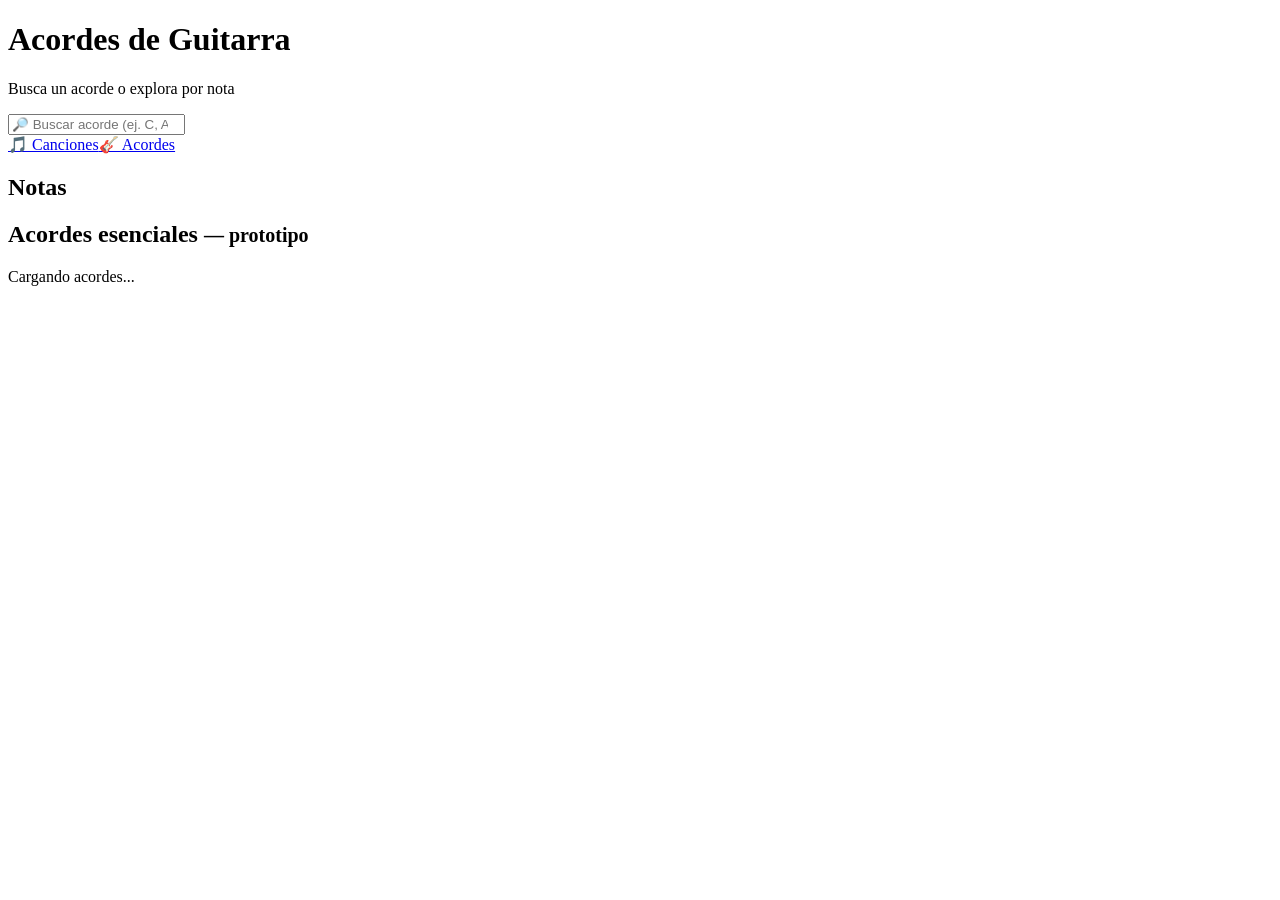
==== chords.html @ 0311f00f "Add guitar chord prototype page" ====
<!doctype html>
<html lang="es"><head><meta charset="utf-8"><meta name="viewport" content="width=device-width,initial-scale=1,viewport-fit=cover"><meta name="theme-color" content="#18324a"><title>Acordes de Guitarra | Mi Cancionero</title><link rel="stylesheet" href="css/chords.css?v=1"></head><body><header class="chord-header"><div><h1>Acordes de Guitarra</h1><p>Busca un acorde o explora por nota</p></div><input id="chordSearch" type="search" placeholder="🔎 Buscar acorde (ej. C, Am, Fmaj7...)" autocomplete="off"></header><nav class="app-nav"><a href="index.html">🎵 Canciones</a><a class="active" href="chords.html">🎸 Acordes</a></nav><main class="chord-shell"><section class="note-panel"><h2>Notas</h2><div id="noteButtons" class="note-buttons"></div></section><section class="chord-content"><h2>Acordes esenciales <small>— prototipo</small></h2><div id="chordGrid" class="chord-grid"><p>Cargando acordes...</p></div></section></main><script src="js/chords.js?v=1"></script></body></html>
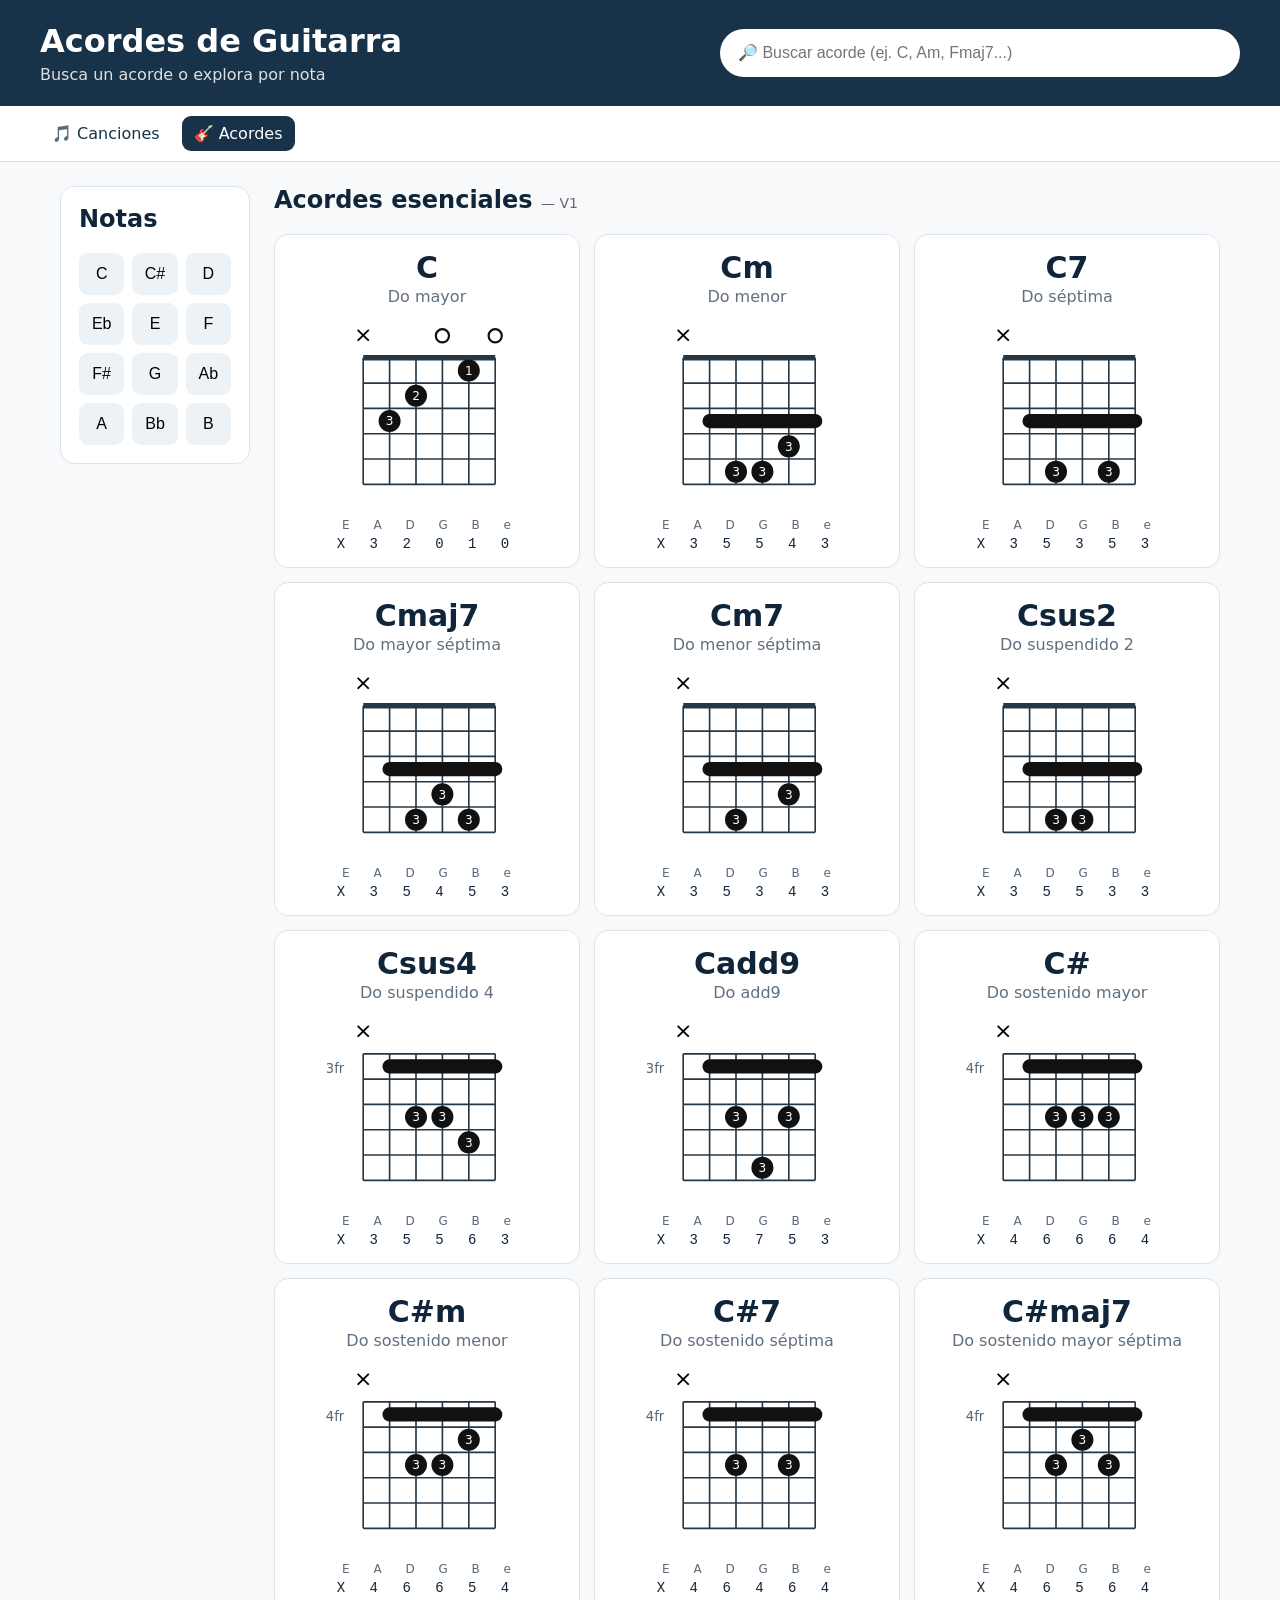
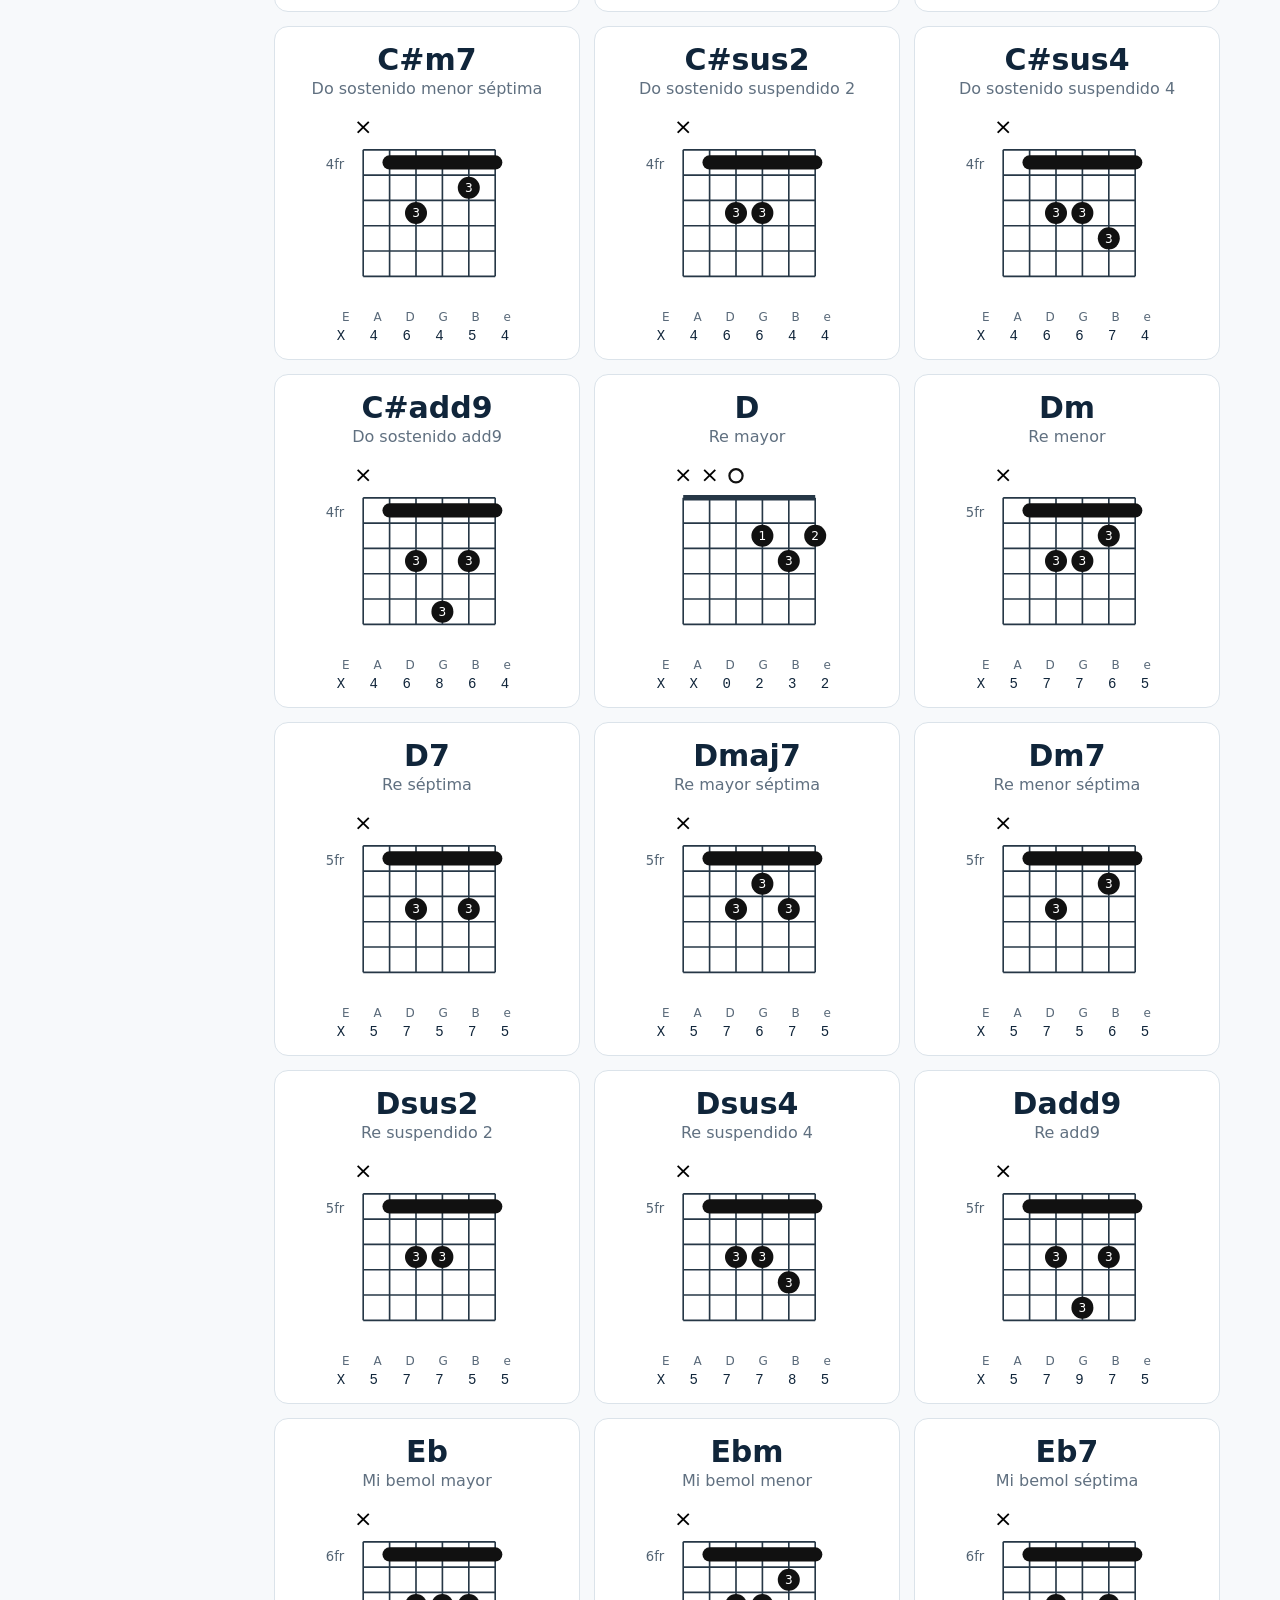
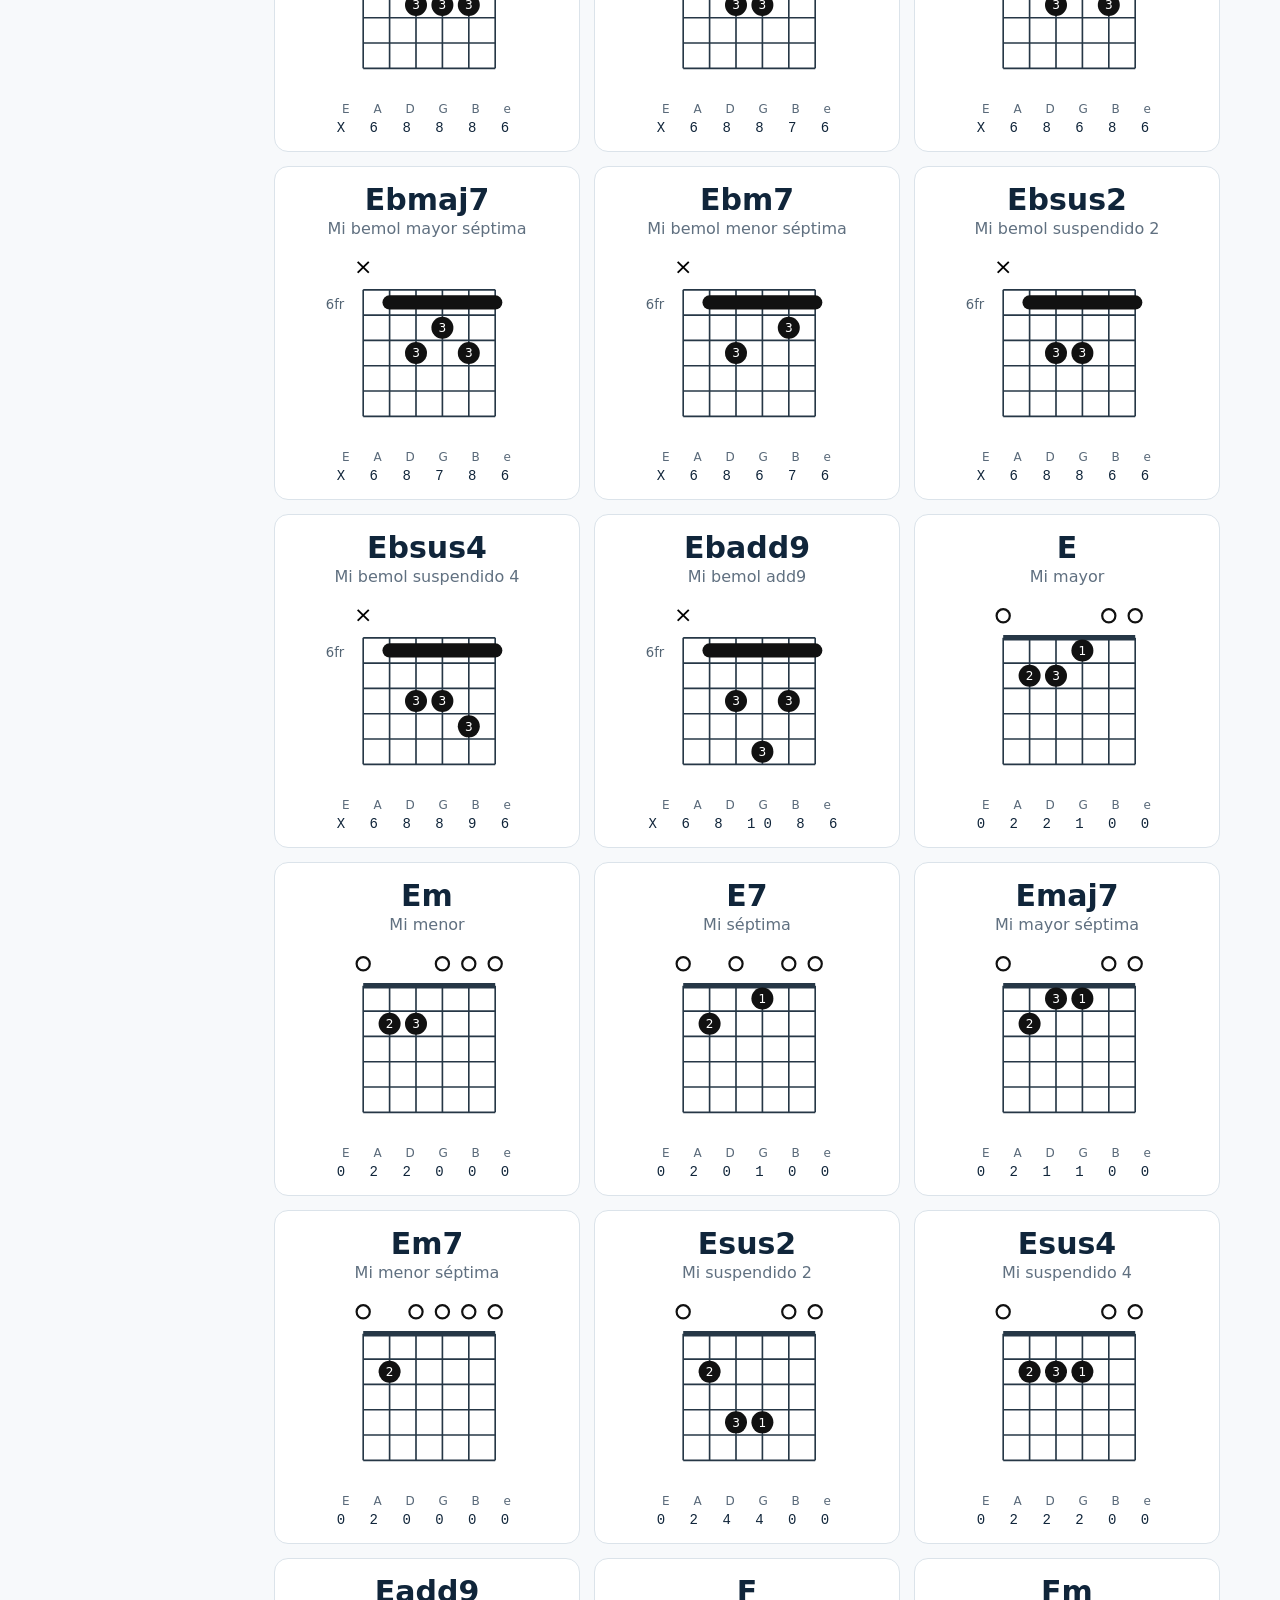
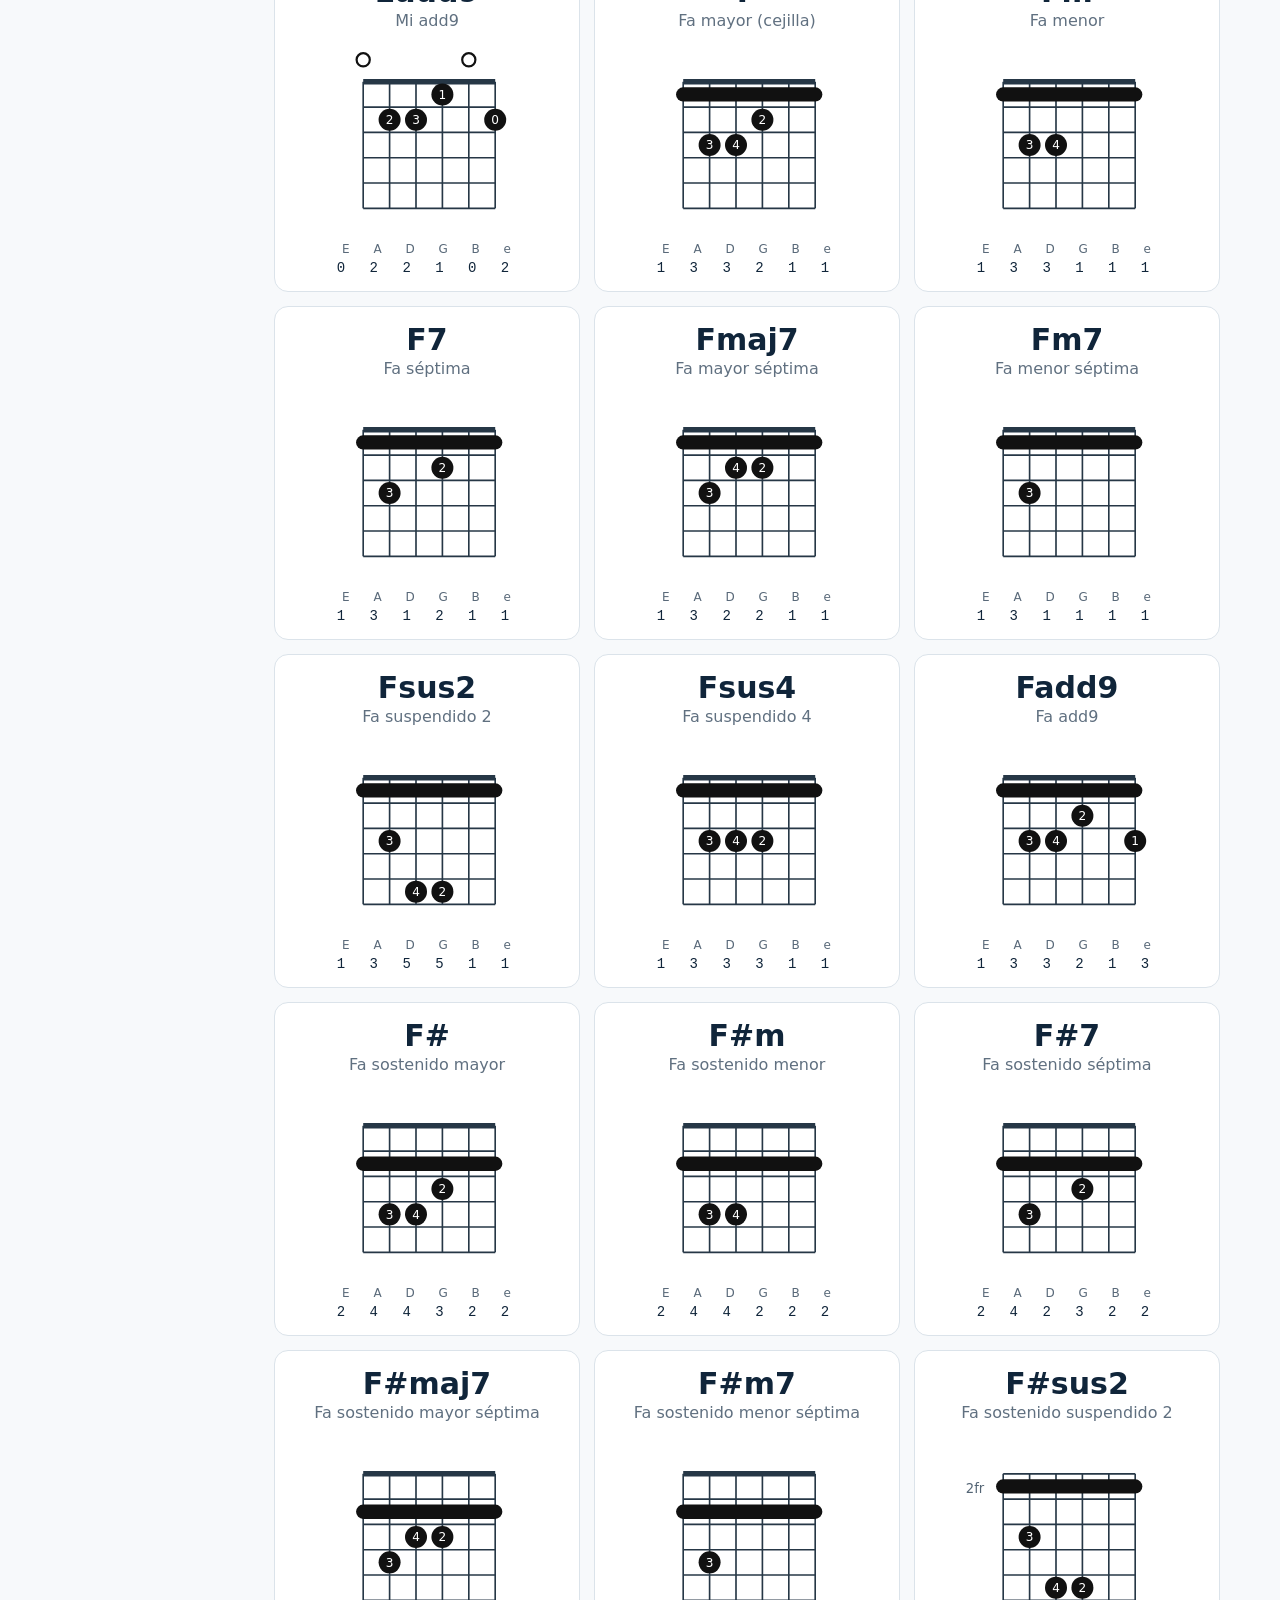
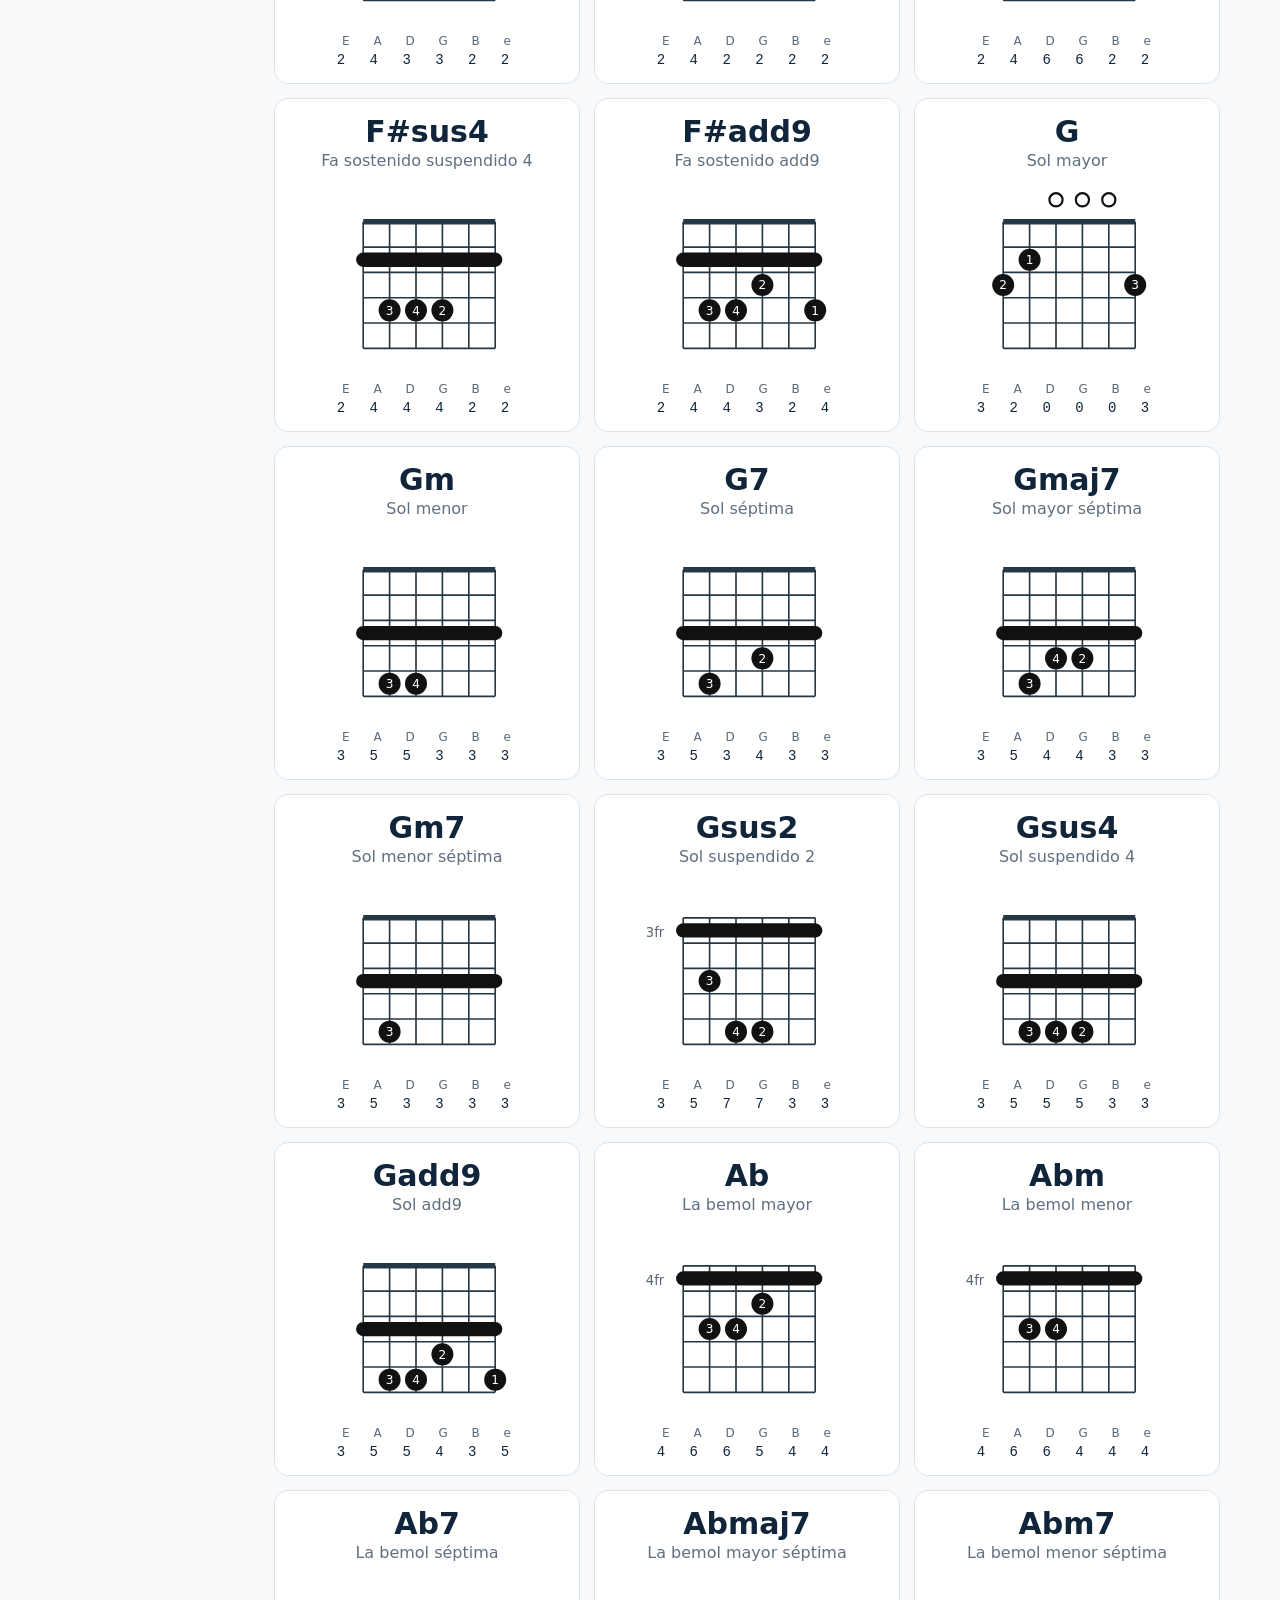
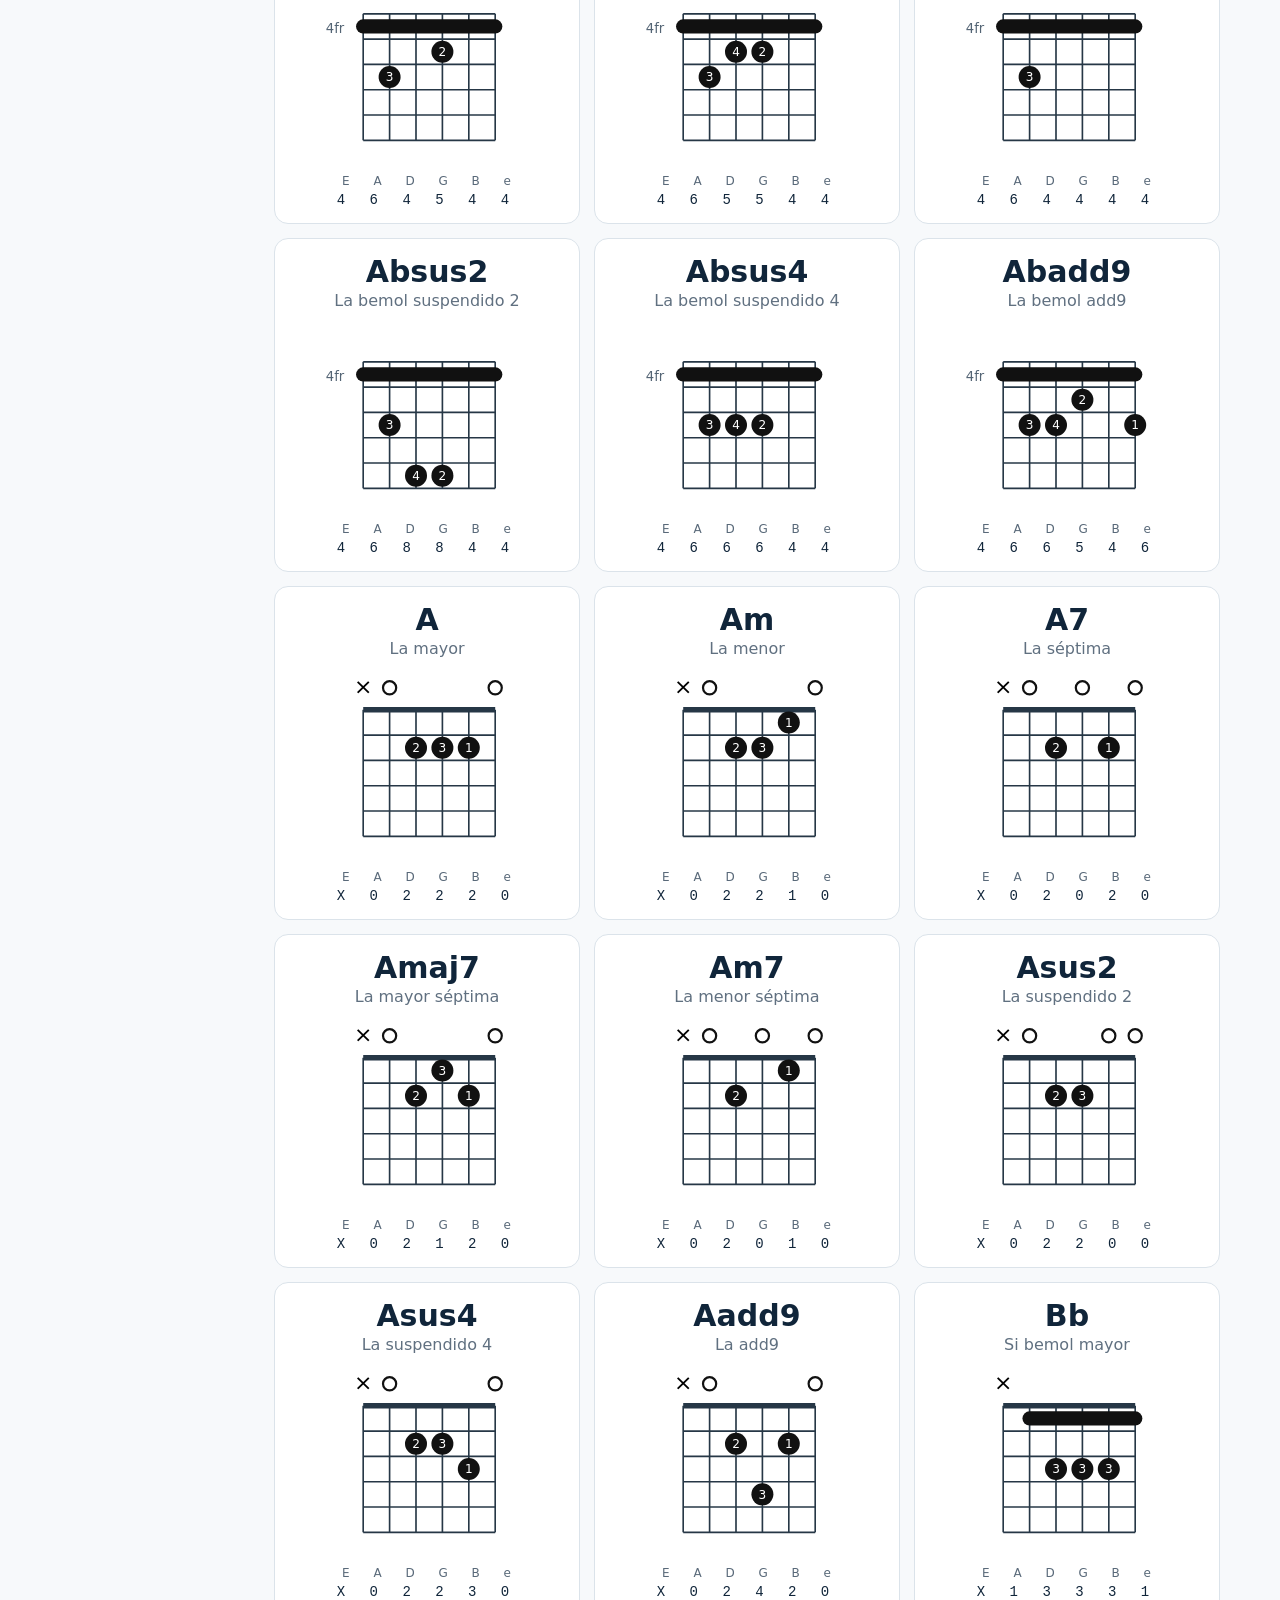
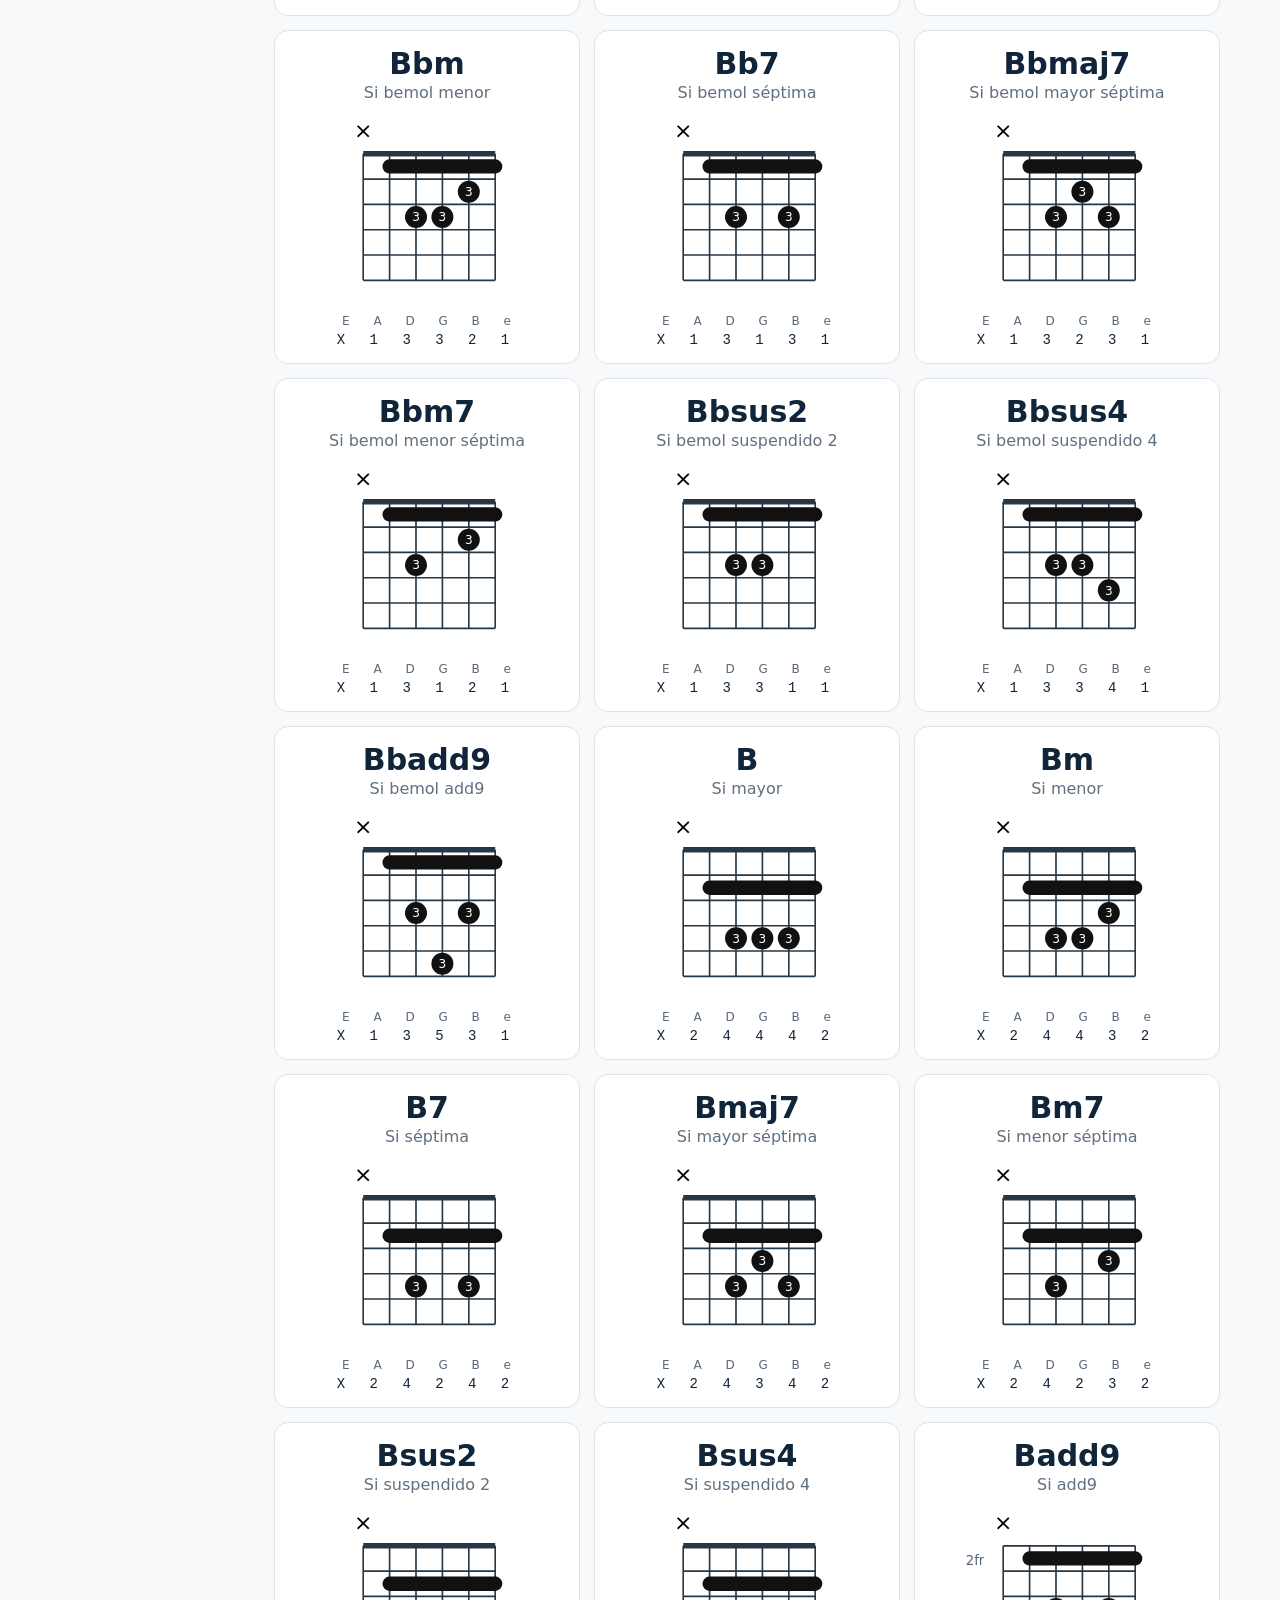
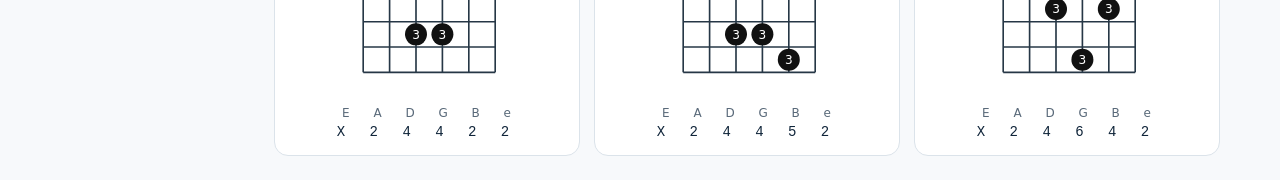
==== commit be018f5a: "Publish essential chord library V1" ====
--- a/chords.html
+++ b/chords.html
@@ -1,2 +1,2 @@
 <!doctype html>
-<html lang="es"><head><meta charset="utf-8"><meta name="viewport" content="width=device-width,initial-scale=1,viewport-fit=cover"><meta name="theme-color" content="#18324a"><title>Acordes de Guitarra | Mi Cancionero</title><link rel="stylesheet" href="css/chords.css?v=1"></head><body><header class="chord-header"><div><h1>Acordes de Guitarra</h1><p>Busca un acorde o explora por nota</p></div><input id="chordSearch" type="search" placeholder="🔎 Buscar acorde (ej. C, Am, Fmaj7...)" autocomplete="off"></header><nav class="app-nav"><a href="index.html">🎵 Canciones</a><a class="active" href="chords.html">🎸 Acordes</a></nav><main class="chord-shell"><section class="note-panel"><h2>Notas</h2><div id="noteButtons" class="note-buttons"></div></section><section class="chord-content"><h2>Acordes esenciales <small>— prototipo</small></h2><div id="chordGrid" class="chord-grid"><p>Cargando acordes...</p></div></section></main><script src="js/chords.js?v=1"></script></body></html>
+<html lang="es"><head><meta charset="utf-8"><meta name="viewport" content="width=device-width,initial-scale=1,viewport-fit=cover"><meta name="theme-color" content="#18324a"><title>Acordes de Guitarra | Mi Cancionero</title><link rel="stylesheet" href="css/chords.css?v=1"></head><body><header class="chord-header"><div><h1>Acordes de Guitarra</h1><p>Busca un acorde o explora por nota</p></div><input id="chordSearch" type="search" placeholder="🔎 Buscar acorde (ej. C, Am, Fmaj7...)" autocomplete="off"></header><nav class="app-nav"><a href="index.html">🎵 Canciones</a><a class="active" href="chords.html">🎸 Acordes</a></nav><main class="chord-shell"><section class="note-panel"><h2>Notas</h2><div id="noteButtons" class="note-buttons"></div></section><section class="chord-content"><h2>Acordes esenciales <small>— V1</small></h2><div id="chordGrid" class="chord-grid"><p>Cargando acordes...</p></div></section></main><script src="js/chords.js?v=2"></script></body></html>
--- a/css/chords.css
+++ b/css/chords.css
@@ -0,0 +1 @@
+*{box-sizing:border-box}body{margin:0;font-family:system-ui,-apple-system,Segoe UI,sans-serif;background:#f7f9fb;color:#10253a}.chord-header{background:#18324a;color:white;padding:22px max(20px,calc((100vw - 1200px)/2));display:flex;gap:30px;align-items:center;justify-content:space-between}.chord-header h1{margin:0;font-size:32px}.chord-header p{margin:5px 0 0;opacity:.85}.chord-header input{width:min(520px,48vw);padding:15px 18px;border:0;border-radius:25px;font-size:16px}.app-nav{padding:10px max(20px,calc((100vw - 1200px)/2));background:white;border-bottom:1px solid #dbe3ea;display:flex;gap:10px}.app-nav a{text-decoration:none;color:#18324a;padding:8px 12px;border-radius:9px}.app-nav .active{background:#18324a;color:white}.chord-shell{max-width:1200px;margin:24px auto;padding:0 20px;display:grid;grid-template-columns:190px 1fr;gap:24px}.note-panel{background:white;border:1px solid #dbe3ea;border-radius:14px;padding:18px;height:max-content}.note-panel h2,.chord-content h2{margin-top:0}.note-buttons{display:grid;grid-template-columns:repeat(3,1fr);gap:8px}.note-buttons button{border:0;border-radius:9px;padding:12px 4px;background:#edf2f6;font-size:16px}.note-buttons button.active{background:#1d527c;color:white}.chord-content h2 small{font-size:14px;font-weight:400;color:#667}.chord-grid{display:grid;grid-template-columns:repeat(3,minmax(210px,1fr));gap:14px}.chord-card{background:white;border:1px solid #dbe3ea;border-radius:14px;padding:15px;text-align:center}.chord-card h3{font-size:30px;margin:0}.chord-card .label{color:#607080;margin:2px 0 10px}.diagram{width:100%;max-width:220px;height:auto}.fingering{font-family:ui-monospace,SFMono-Regular,Menlo,monospace;letter-spacing:8px;font-size:14px;margin-top:4px}.strings{font-size:12px;letter-spacing:10px;margin-left:9px;color:#596979}.empty{grid-column:1/-1;padding:30px;text-align:center;color:#667}@media(max-width:760px){.chord-header{display:block;padding:18px}.chord-header h1{font-size:27px}.chord-header input{width:100%;margin-top:15px}.app-nav{padding:8px 14px}.chord-shell{display:block;margin:15px auto;padding:0 14px}.note-panel{margin-bottom:18px}.note-buttons{grid-template-columns:repeat(6,1fr)}.note-buttons button{padding:10px 2px;font-size:14px}.chord-grid{grid-template-columns:repeat(2,minmax(0,1fr));gap:10px}.chord-card{padding:10px 5px}.chord-card h3{font-size:25px}.chord-card .label{font-size:13px}.fingering{font-size:11px;letter-spacing:4px}.strings{font-size:10px;letter-spacing:6px;margin-left:5px}}@media(max-width:390px){.chord-grid{grid-template-columns:1fr}.diagram{max-width:210px}}
